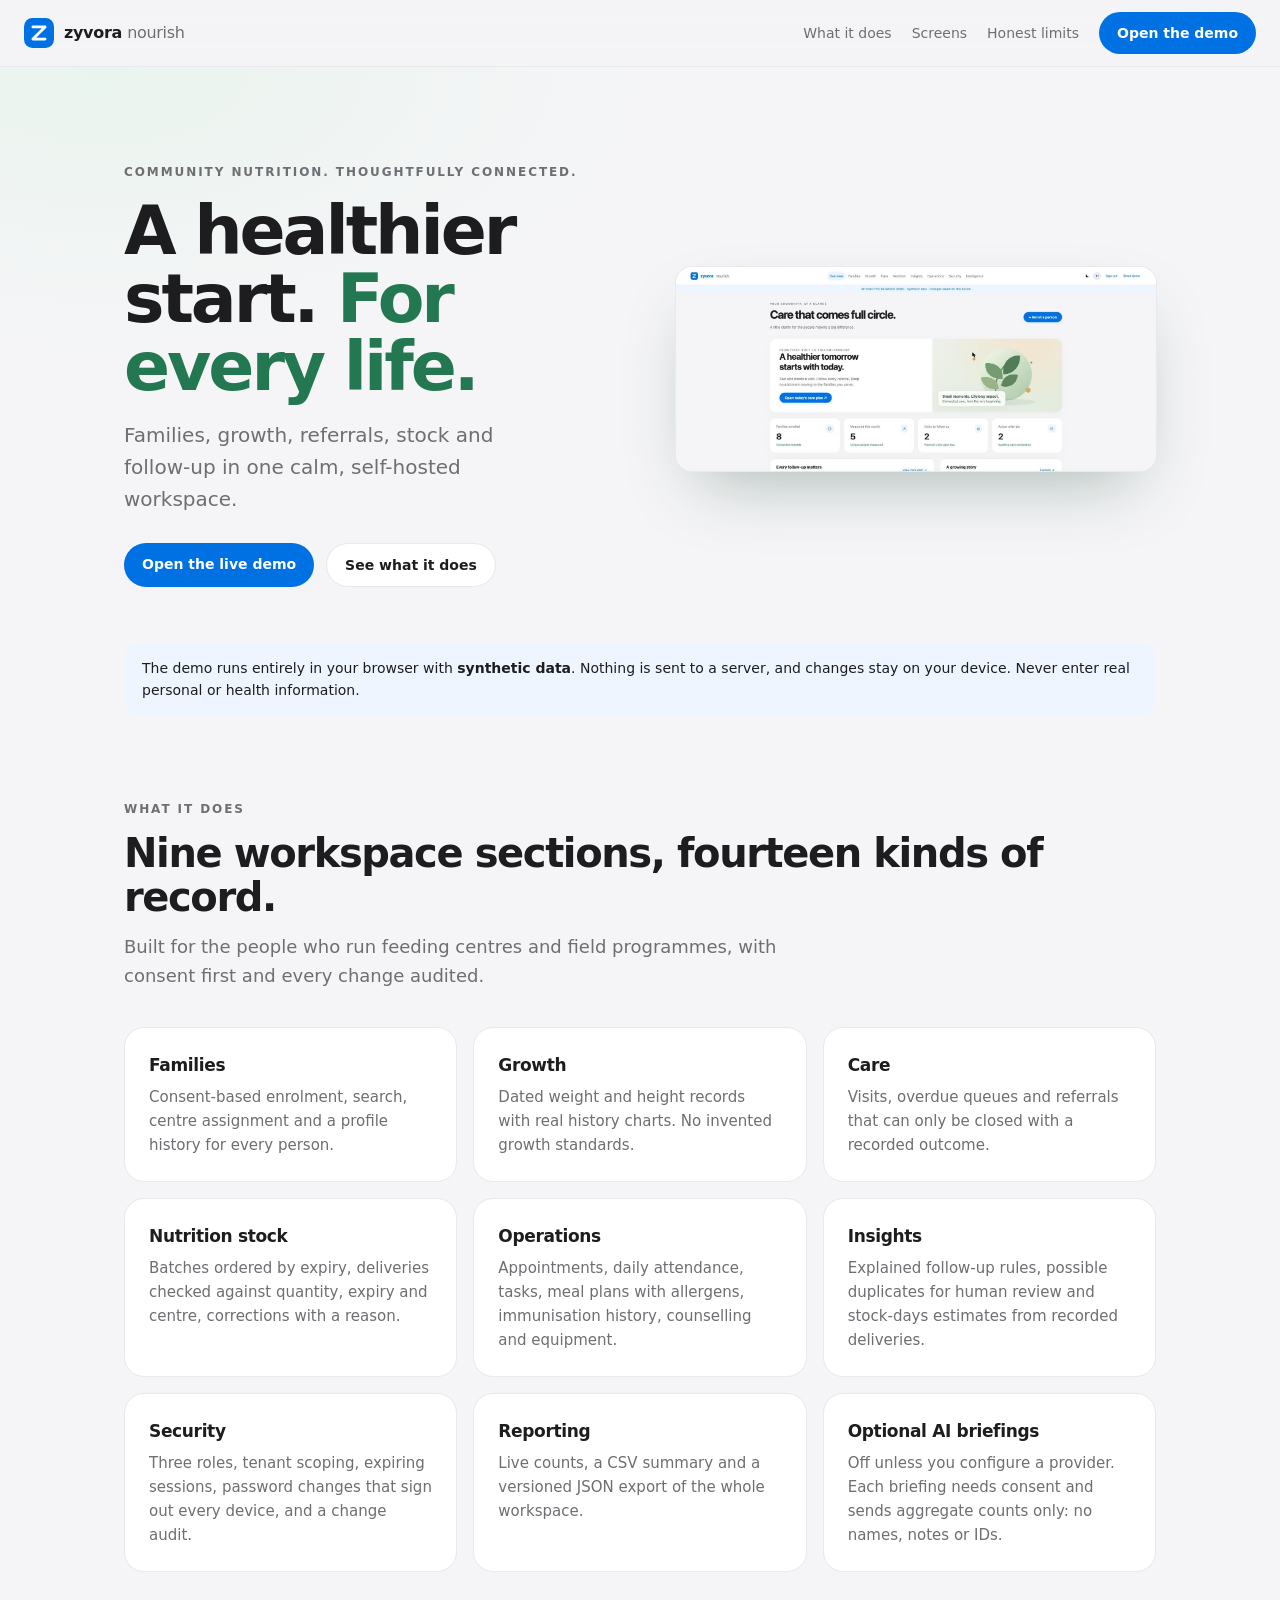
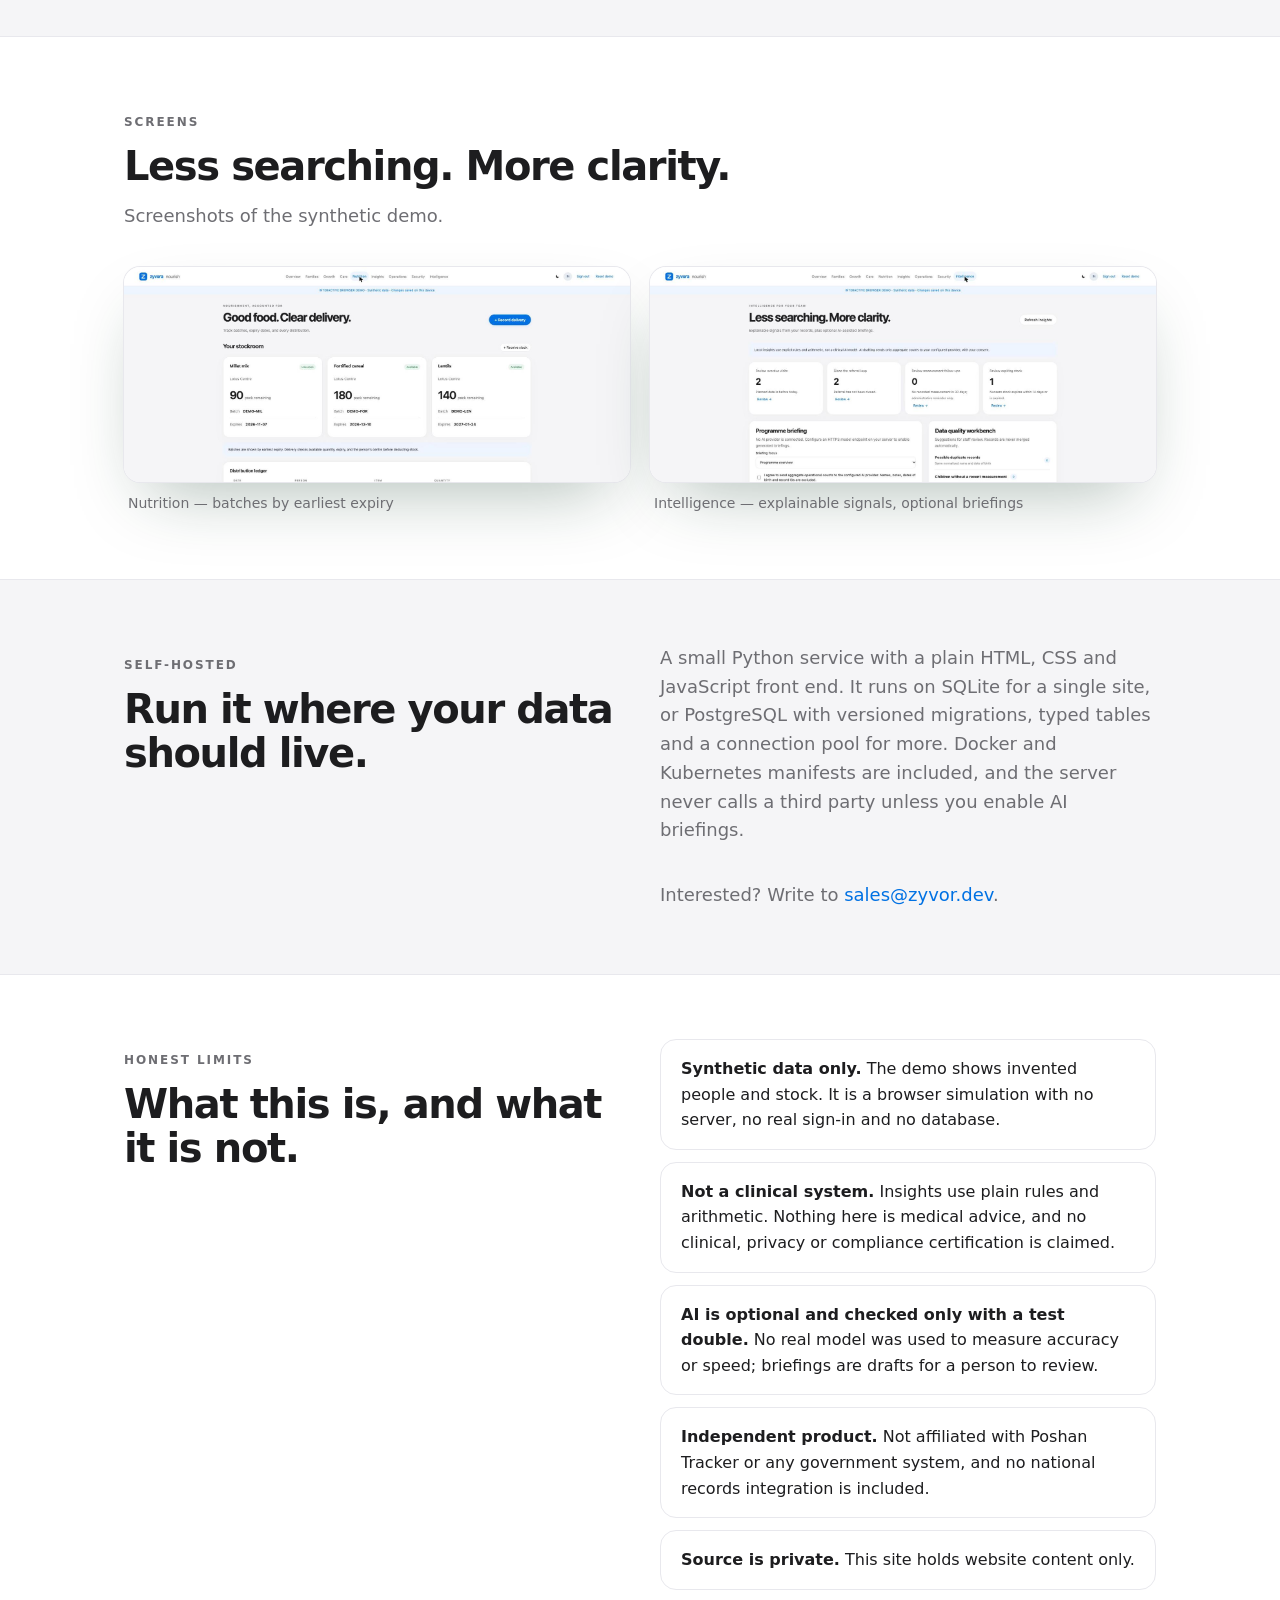
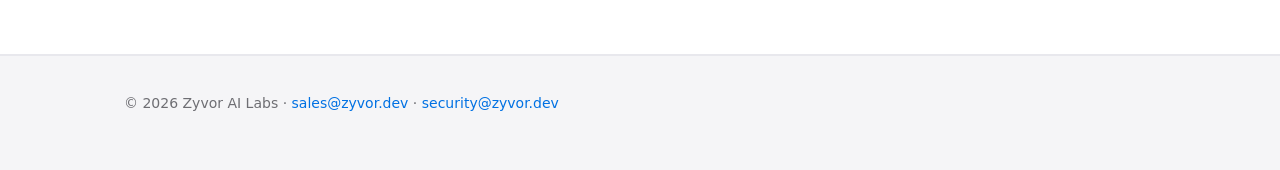
==== index.html @ 8619f704 "Zyvora Nourish public site: landing page, synthetic browser demo, README and social images Co-Author" ====
<!doctype html>
<html lang="en">
<head>
<meta charset="utf-8">
<meta name="viewport" content="width=device-width,initial-scale=1">
<title>Zyvora Nourish — community nutrition, thoughtfully connected</title>
<meta name="description" content="Zyvora Nourish by Zyvor AI Labs: families, growth, referrals, nutrition stock and follow-up in one self-hosted workspace. Synthetic demo data only.">
<link rel="canonical" href="https://zyvorai.github.io/zyvor-nourish-site/">
<meta property="og:title" content="Zyvora Nourish — a healthier start, for every life">
<meta property="og:description" content="Community nutrition and field operations, thoughtfully connected. Synthetic demo data only.">
<meta property="og:type" content="website">
<meta property="og:url" content="https://zyvorai.github.io/zyvor-nourish-site/">
<meta property="og:image" content="https://zyvorai.github.io/zyvor-nourish-site/assets/og.jpg">
<meta property="og:image:width" content="1200"><meta property="og:image:height" content="630">
<meta name="twitter:card" content="summary_large_image">
<meta name="twitter:image" content="https://zyvorai.github.io/zyvor-nourish-site/assets/og.jpg">
<meta name="theme-color" content="#0071e3">
<link rel="icon" href="assets/nourish.svg" type="image/svg+xml">
<link rel="stylesheet" href="site.css">
</head>
<body>
<header class="top">
  <a class="brand" href="./"><img src="assets/nourish.svg" width="30" height="30" alt=""><span>zyvora <em>nourish</em></span></a>
  <nav>
    <a href="#what">What it does</a>
    <a href="#screens">Screens</a>
    <a href="#honest">Honest limits</a>
    <a class="pill" href="demo/">Open the demo</a>
  </nav>
</header>

<main>
<div class="hero">
  <div class="wrap">
    <div>
      <p class="eyebrow">Community nutrition. Thoughtfully connected.</p>
      <h1>A healthier start. <span>For every life.</span></h1>
      <p class="lede">Families, growth, referrals, stock and follow-up in one calm, self-hosted workspace.</p>
      <div class="cta">
        <a class="pill" href="demo/">Open the live demo</a>
        <a class="ghost" href="#what">See what it does</a>
      </div>
    </div>
    <div class="frame"><img src="shots/overview.jpg" width="1568" height="667" alt="The Nourish overview: a care-plan banner and four counts of enrolled families, measurements, follow-ups and referrals."></div>
  </div>
</div>

<div class="tip" role="note">The demo runs entirely in your browser with <strong>synthetic data</strong>. Nothing is sent to a server, and changes stay on your device. Never enter real personal or health information.</div>

<section id="what">
  <div class="wrap">
    <p class="eyebrow">What it does</p>
    <h2>Nine workspace sections, fourteen kinds of record.</h2>
    <p class="sub">Built for the people who run feeding centres and field programmes, with consent first and every change audited.</p>
    <div class="grid">
      <div class="card"><h3>Families</h3><p>Consent-based enrolment, search, centre assignment and a profile history for every person.</p></div>
      <div class="card"><h3>Growth</h3><p>Dated weight and height records with real history charts. No invented growth standards.</p></div>
      <div class="card"><h3>Care</h3><p>Visits, overdue queues and referrals that can only be closed with a recorded outcome.</p></div>
      <div class="card"><h3>Nutrition stock</h3><p>Batches ordered by expiry, deliveries checked against quantity, expiry and centre, corrections with a reason.</p></div>
      <div class="card"><h3>Operations</h3><p>Appointments, daily attendance, tasks, meal plans with allergens, immunisation history, counselling and equipment.</p></div>
      <div class="card"><h3>Insights</h3><p>Explained follow-up rules, possible duplicates for human review and stock-days estimates from recorded deliveries.</p></div>
      <div class="card"><h3>Security</h3><p>Three roles, tenant scoping, expiring sessions, password changes that sign out every device, and a change audit.</p></div>
      <div class="card"><h3>Reporting</h3><p>Live counts, a CSV summary and a versioned JSON export of the whole workspace.</p></div>
      <div class="card"><h3>Optional AI briefings</h3><p>Off unless you configure a provider. Each briefing needs consent and sends aggregate counts only: no names, notes or IDs.</p></div>
    </div>
  </div>
</section>

<section id="screens" class="band">
  <div class="wrap">
    <p class="eyebrow">Screens</p>
    <h2>Less searching. More clarity.</h2>
    <p class="sub">Screenshots of the synthetic demo.</p>
    <div class="shots">
      <figure><div class="frame"><img src="shots/nutrition.jpg" width="1568" height="667" loading="lazy" alt="The Nutrition screen: three stock cards for millet mix, fortified cereal and lentils with quantities, batch codes and expiry dates."></div><figcaption>Nutrition — batches by earliest expiry</figcaption></figure>
      <figure><div class="frame"><img src="shots/intelligence.jpg" width="1568" height="667" loading="lazy" alt="The Intelligence screen: four follow-up signal cards and a programme briefing panel."></div><figcaption>Intelligence — explainable signals, optional briefings</figcaption></figure>
    </div>
  </div>
</section>

<section>
  <div class="wrap two">
    <div>
      <p class="eyebrow">Self-hosted</p>
      <h2>Run it where your data should live.</h2>
    </div>
    <div>
      <p class="sub" style="margin-top:0">A small Python service with a plain HTML, CSS and JavaScript front end. It runs on SQLite for a single site, or PostgreSQL with versioned migrations, typed tables and a connection pool for more. Docker and Kubernetes manifests are included, and the server never calls a third party unless you enable AI briefings.</p>
      <p class="sub" style="margin:0">Interested? Write to <a href="mailto:sales@zyvor.dev">sales@zyvor.dev</a>.</p>
    </div>
  </div>
</section>

<section id="honest" class="honest band">
  <div class="wrap two">
    <div>
      <p class="eyebrow">Honest limits</p>
      <h2>What this is, and what it is not.</h2>
    </div>
    <ul>
      <li><strong>Synthetic data only.</strong> The demo shows invented people and stock. It is a browser simulation with no server, no real sign-in and no database.</li>
      <li><strong>Not a clinical system.</strong> Insights use plain rules and arithmetic. Nothing here is medical advice, and no clinical, privacy or compliance certification is claimed.</li>
      <li><strong>AI is optional and checked only with a test double.</strong> No real model was used to measure accuracy or speed; briefings are drafts for a person to review.</li>
      <li><strong>Independent product.</strong> Not affiliated with Poshan Tracker or any government system, and no national records integration is included.</li>
      <li><strong>Source is private.</strong> This site holds website content only.</li>
    </ul>
  </div>
</section>
</main>

<footer>
  <div class="wrap">© 2026 Zyvor AI Labs · <a href="mailto:sales@zyvor.dev">sales@zyvor.dev</a> · <a href="mailto:security@zyvor.dev">security@zyvor.dev</a></div>
</footer>
</body>
</html>
---- site.css ----
:root{--bg:#f5f5f7;--card:#fff;--ink:#1d1d1f;--muted:#6e6e73;--line:#e8e8ed;--blue:#0071e3;--green:#237851;--soft:#eef5ff;--leaf:#eaf4ee;color-scheme:light}
@media(prefers-color-scheme:dark){:root{--bg:#0c120f;--card:#151c18;--ink:#f5f5f7;--muted:#a1a1a6;--line:#27302b;--blue:#4da3ff;--green:#7dd3aa;--soft:#12243a;--leaf:#14241b;color-scheme:dark}}
*{box-sizing:border-box}html{scroll-behavior:smooth}
body{margin:0;background:var(--bg);color:var(--ink);font:16px/1.6 -apple-system,BlinkMacSystemFont,"SF Pro Text","Segoe UI",system-ui,sans-serif;-webkit-font-smoothing:antialiased}
a{color:var(--blue);text-decoration:none}a:hover{text-decoration:underline}
img{max-width:100%;display:block}
.top{position:sticky;top:0;z-index:5;display:flex;align-items:center;justify-content:space-between;gap:16px;padding:12px 24px;background:color-mix(in srgb,var(--bg) 82%,transparent);backdrop-filter:saturate(1.8) blur(14px);border-bottom:1px solid var(--line)}
.brand{display:flex;align-items:center;gap:10px;color:var(--ink);font-weight:650;letter-spacing:-.02em}.brand:hover{text-decoration:none}.brand em{font-style:normal;font-weight:400;color:var(--muted)}
nav{display:flex;align-items:center;gap:20px;font-size:14px}nav a:not(.pill){color:var(--muted)}
.pill{background:var(--blue);color:#fff;padding:10px 18px;border-radius:99px;font-weight:600;font-size:14px;display:inline-block}.pill:hover{text-decoration:none;filter:brightness(1.08)}
.ghost{padding:10px 18px;border-radius:99px;border:1px solid var(--line);color:var(--ink);font-weight:600;font-size:14px;display:inline-block;background:var(--card)}
.wrap{max-width:1080px;margin:0 auto;padding:0 24px}
.hero{position:relative;overflow:hidden;padding:84px 0 56px;background:radial-gradient(60% 70% at 8% 0%,var(--leaf),transparent 70%)}
.hero .wrap{display:grid;grid-template-columns:1.05fr 1fr;gap:48px;align-items:center}
.eyebrow{font-size:12px;font-weight:700;letter-spacing:.16em;text-transform:uppercase;color:var(--muted)}
h1{font-size:clamp(40px,6vw,68px);line-height:1;letter-spacing:-.045em;margin:14px 0 18px}h1 span{color:var(--green)}
.lede{font-size:20px;color:var(--muted);max-width:30ch;margin:0 0 28px}
.cta{display:flex;gap:12px;flex-wrap:wrap}
.frame{border-radius:16px;overflow:hidden;background:var(--card);box-shadow:0 0 0 1px var(--line),0 30px 70px -24px rgba(20,60,40,.35)}
.frame img{width:100%;height:auto}
.tip{max-width:1032px;margin:0 auto 8px;padding:14px 18px;border-radius:14px;background:var(--soft);font-size:14px;color:var(--ink)}
section{padding:64px 0}
h2{font-size:clamp(28px,4vw,40px);letter-spacing:-.035em;line-height:1.1;margin:10px 0 14px}
.sub{color:var(--muted);max-width:60ch;font-size:18px;margin:0 0 36px}
.grid{display:grid;grid-template-columns:repeat(3,1fr);gap:16px}
.card{background:var(--card);border:1px solid var(--line);border-radius:20px;padding:24px}.card h3{margin:0 0 6px;font-size:17px;letter-spacing:-.02em}.card p{margin:0;color:var(--muted);font-size:15px}
.shots{display:grid;grid-template-columns:1fr 1fr;gap:20px}.shots figcaption{font-size:14px;color:var(--muted);padding:10px 4px 0}.shots figure{margin:0}
.band{background:var(--card);border-block:1px solid var(--line)}
.two{display:grid;grid-template-columns:1fr 1fr;gap:40px;align-items:start}
.honest ul{margin:0;padding:0;list-style:none;display:grid;gap:12px}.honest li{background:var(--card);border:1px solid var(--line);border-radius:16px;padding:16px 20px}.honest li strong{color:var(--ink)}
footer{padding:36px 0 56px;color:var(--muted);font-size:14px;border-top:1px solid var(--line)}
@media(max-width:860px){.hero .wrap,.two,.shots{grid-template-columns:1fr}.grid{grid-template-columns:1fr 1fr}.hero{padding-top:48px}nav a:not(.pill){display:none}}
@media(max-width:560px){.grid{grid-template-columns:1fr}}
@media(prefers-reduced-motion:reduce){html{scroll-behavior:auto}}
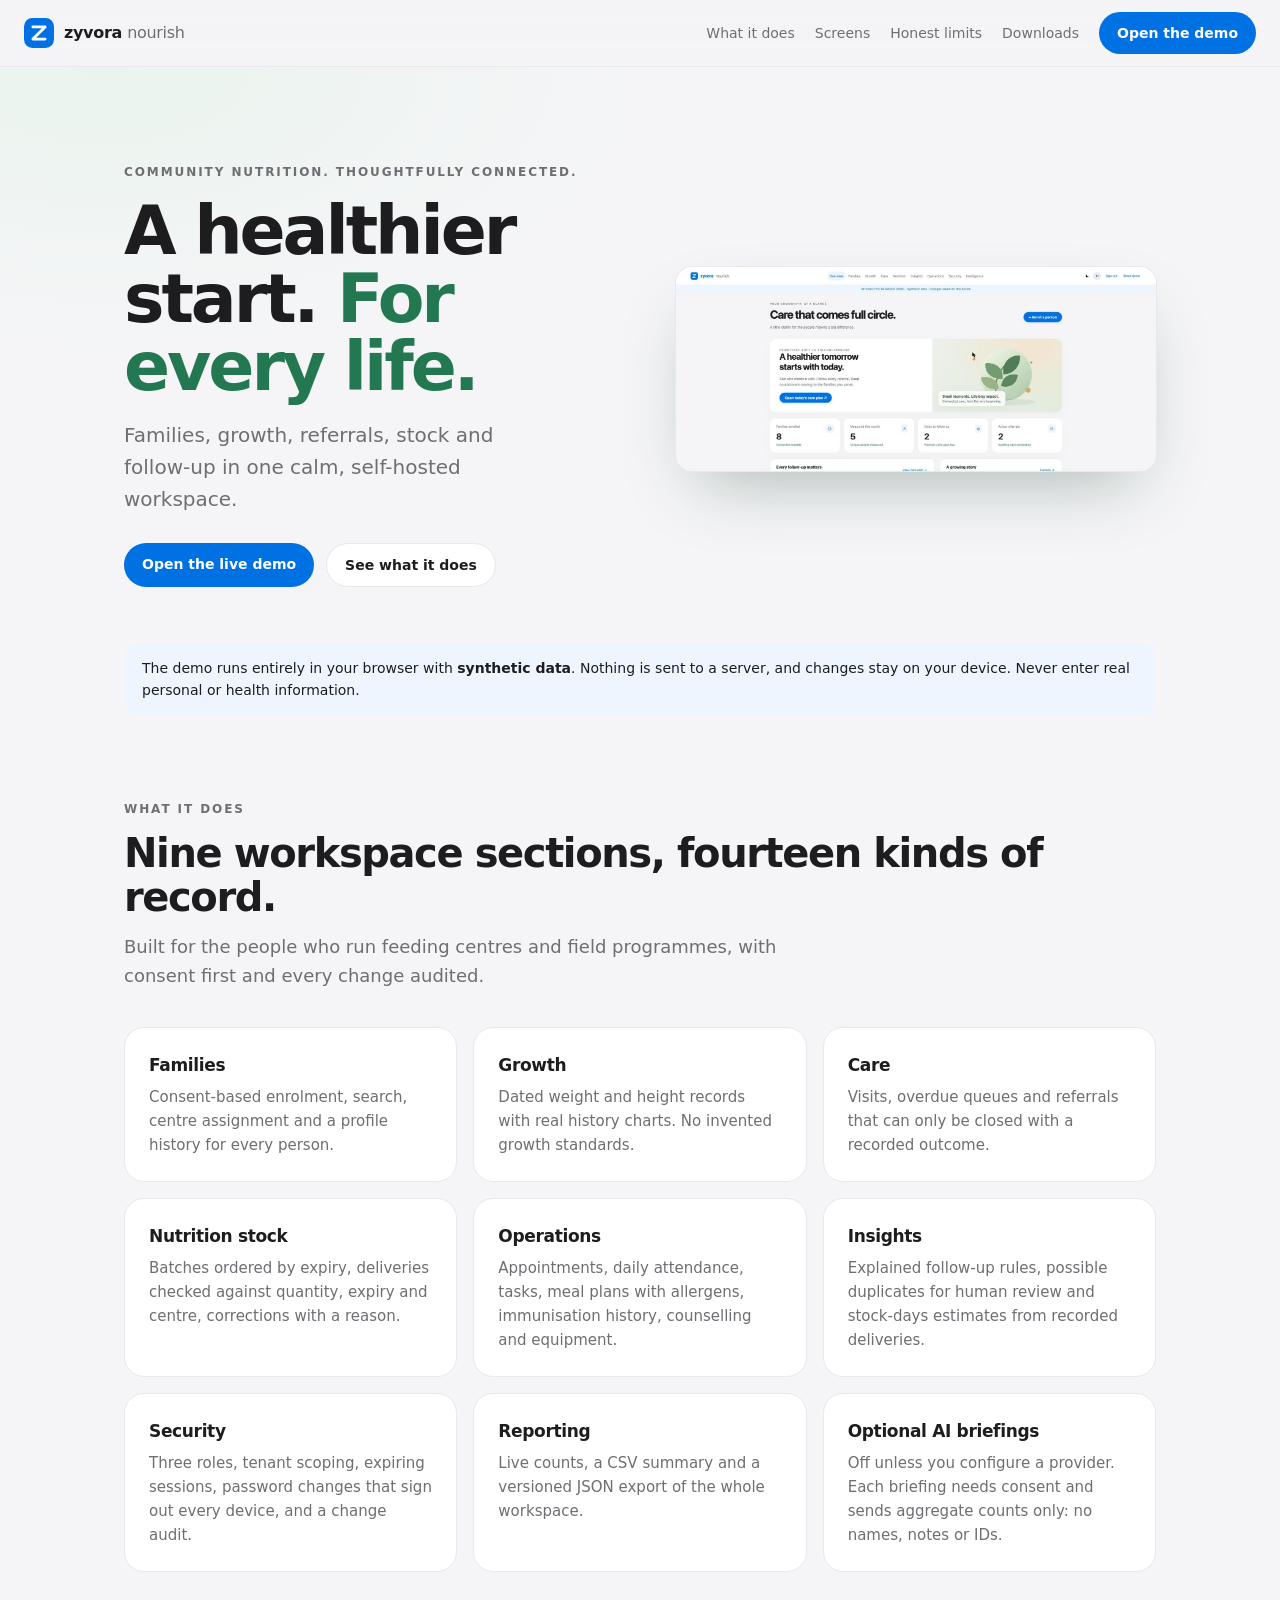
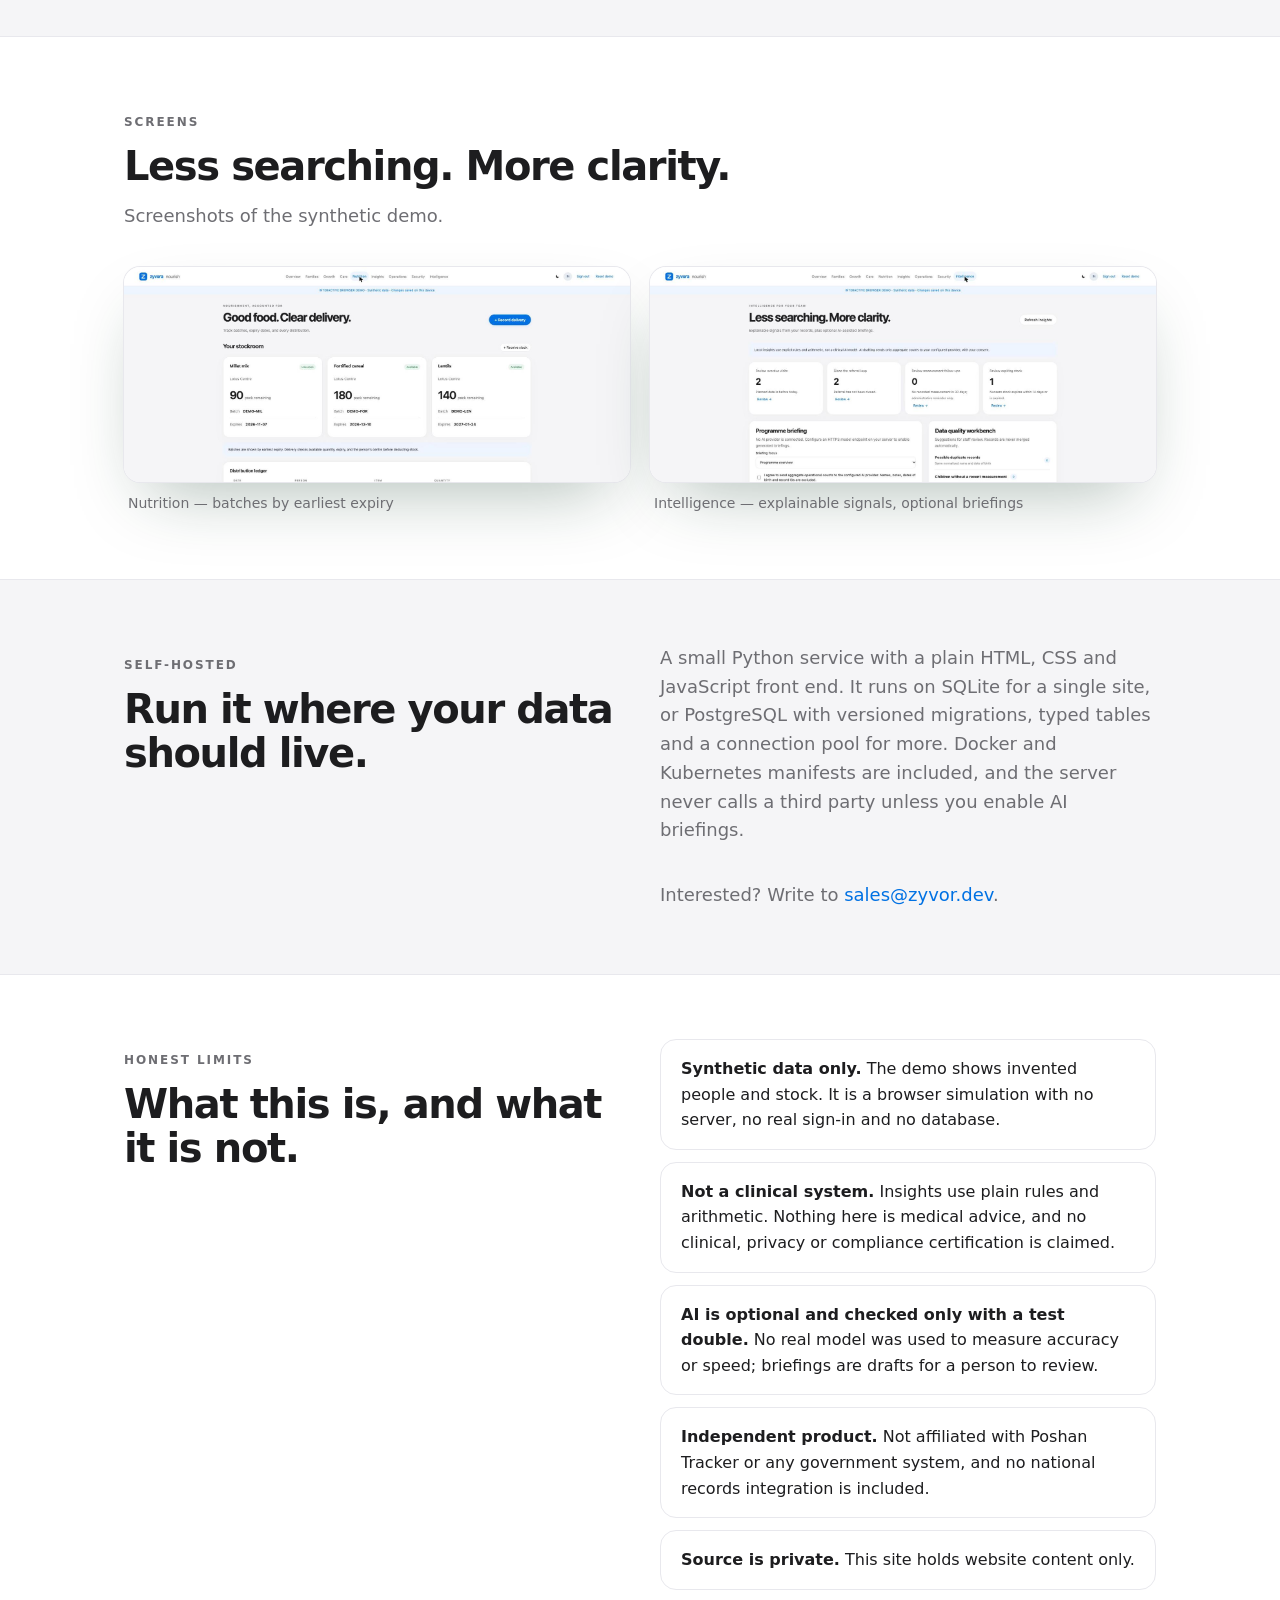
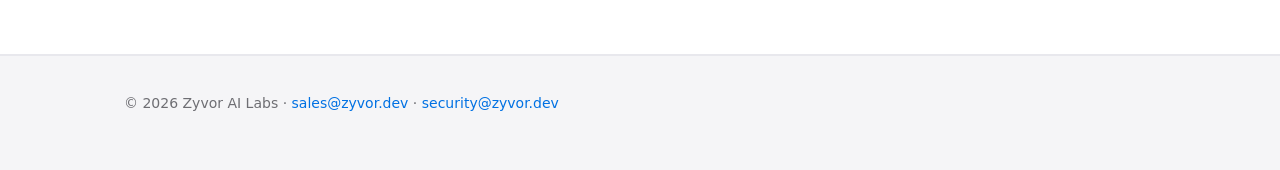
==== commit ca407dce: "Add downloads page: notarized macOS app and Android APK (0.6.0) Co-Authored-By: Claude Sonnet 5.5 <n" ====
--- a/index.html
+++ b/index.html
@@ -25,6 +25,7 @@
     <a href="#what">What it does</a>
     <a href="#screens">Screens</a>
     <a href="#honest">Honest limits</a>
+    <a href="downloads/">Downloads</a>
     <a class="pill" href="demo/">Open the demo</a>
   </nav>
 </header>
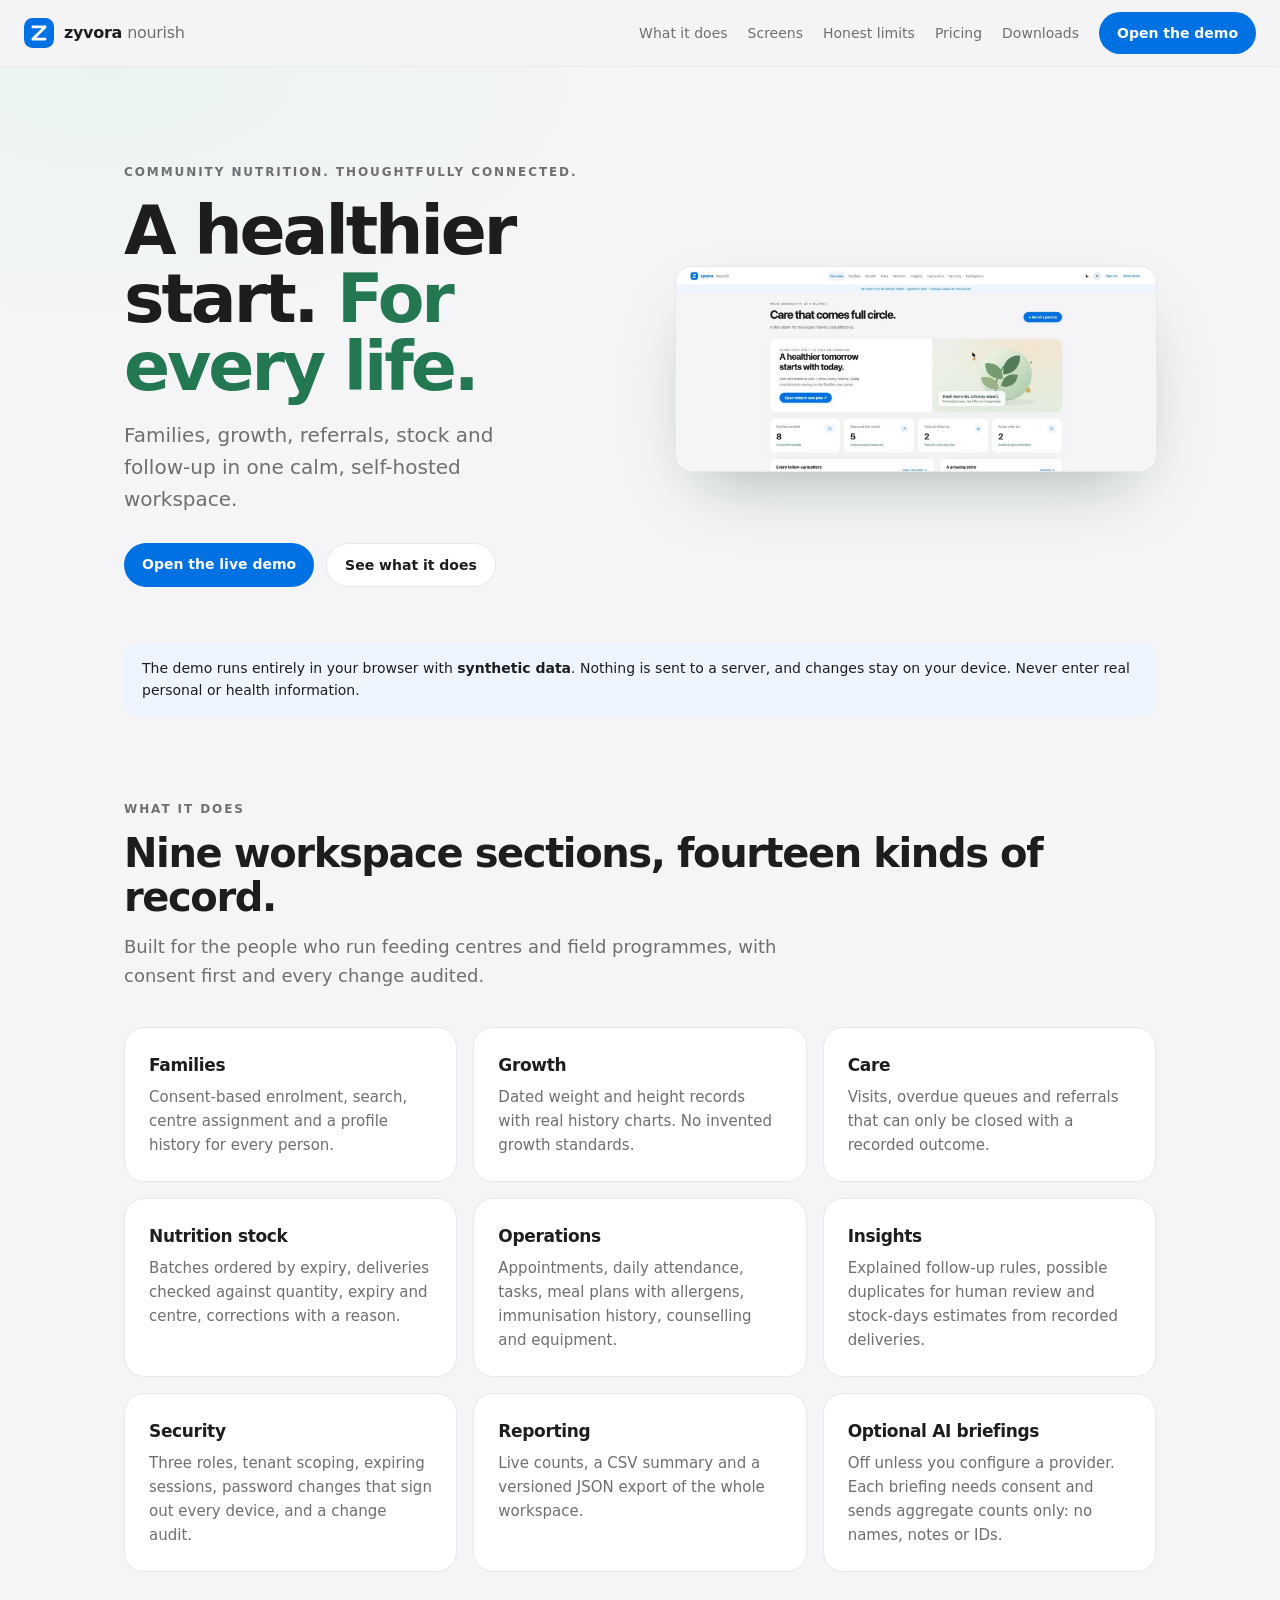
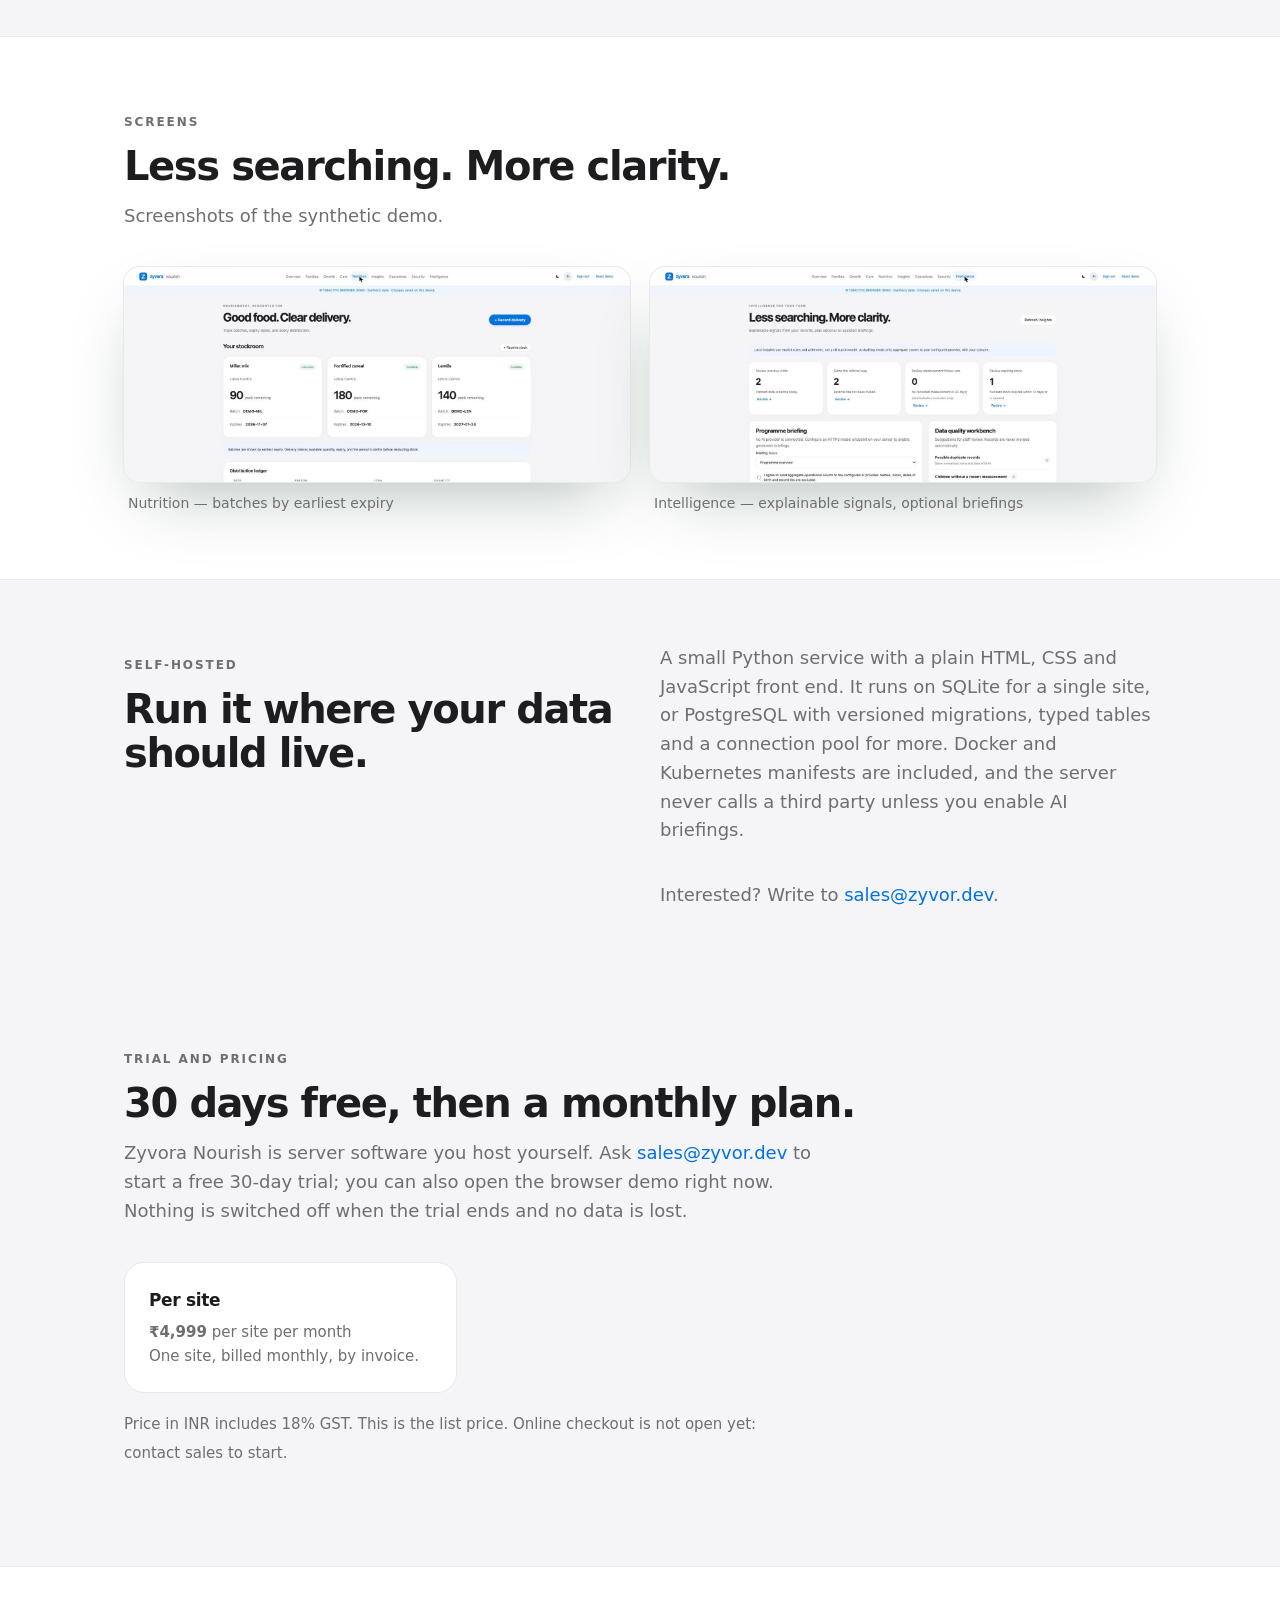
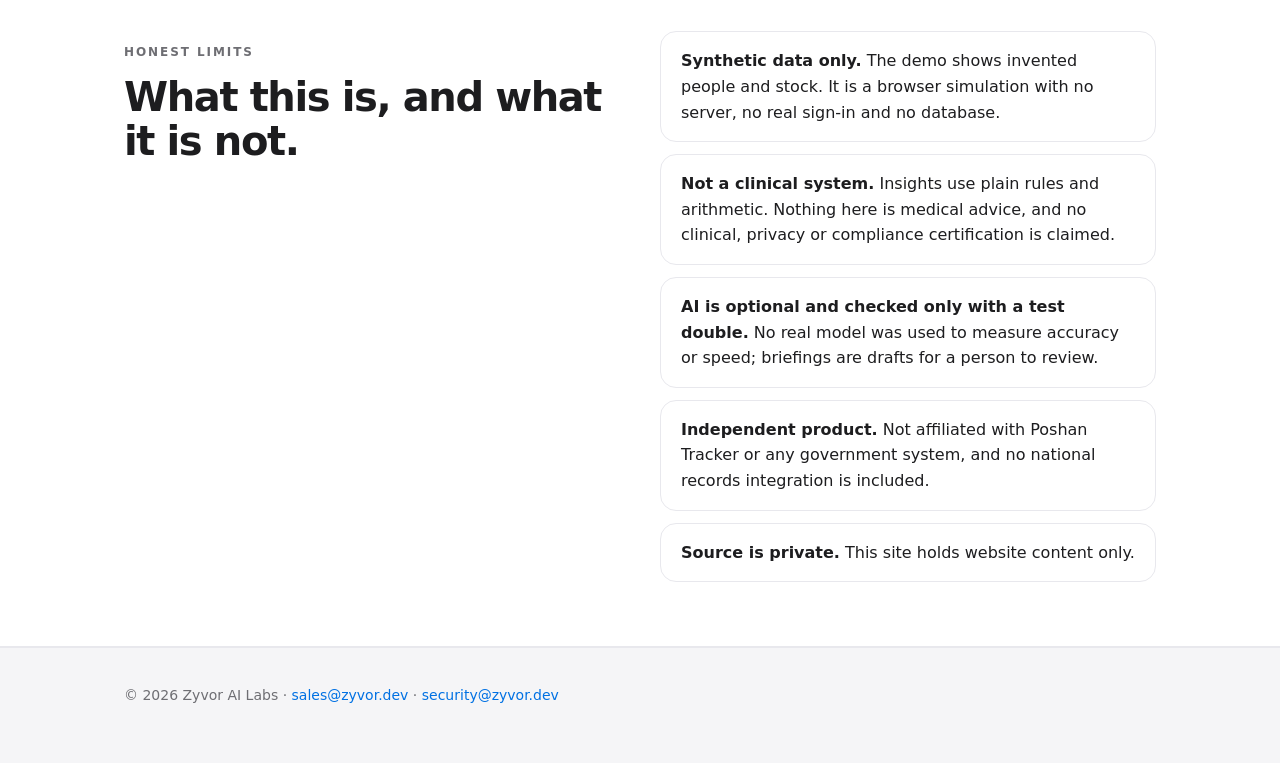
==== commit c3cf146c: "Add trial and pricing section (INR 4,999 per site per month incl. GST) Co-Authored-By: Claude Sonnet" ====
--- a/index.html
+++ b/index.html
@@ -25,6 +25,7 @@
     <a href="#what">What it does</a>
     <a href="#screens">Screens</a>
     <a href="#honest">Honest limits</a>
+    <a href="#pricing">Pricing</a>
     <a href="downloads/">Downloads</a>
     <a class="pill" href="demo/">Open the demo</a>
   </nav>
@@ -92,6 +93,18 @@
   </div>
 </section>
 
+<section id="pricing">
+  <div class="wrap">
+    <p class="eyebrow">Trial and pricing</p>
+    <h2>30 days free, then a monthly plan.</h2>
+    <p class="sub">Zyvora Nourish is server software you host yourself. Ask <a href="mailto:sales@zyvor.dev?subject=Zyvora%20Nourish%20trial">sales@zyvor.dev</a> to start a free 30-day trial; you can also open the browser demo right now. Nothing is switched off when the trial ends and no data is lost.</p>
+    <div class="grid">
+      <div class="card"><h3>Per site</h3><p><strong>&#8377;4,999</strong> per site per month</p><p>One site, billed monthly, by invoice.</p></div>
+    </div>
+    <p class="sub" style="margin-top:16px"><small>Price in INR includes 18% GST. This is the list price. Online checkout is not open yet: contact sales to start.</small></p>
+  </div>
+</section>
+
 <section id="honest" class="honest band">
   <div class="wrap two">
     <div>
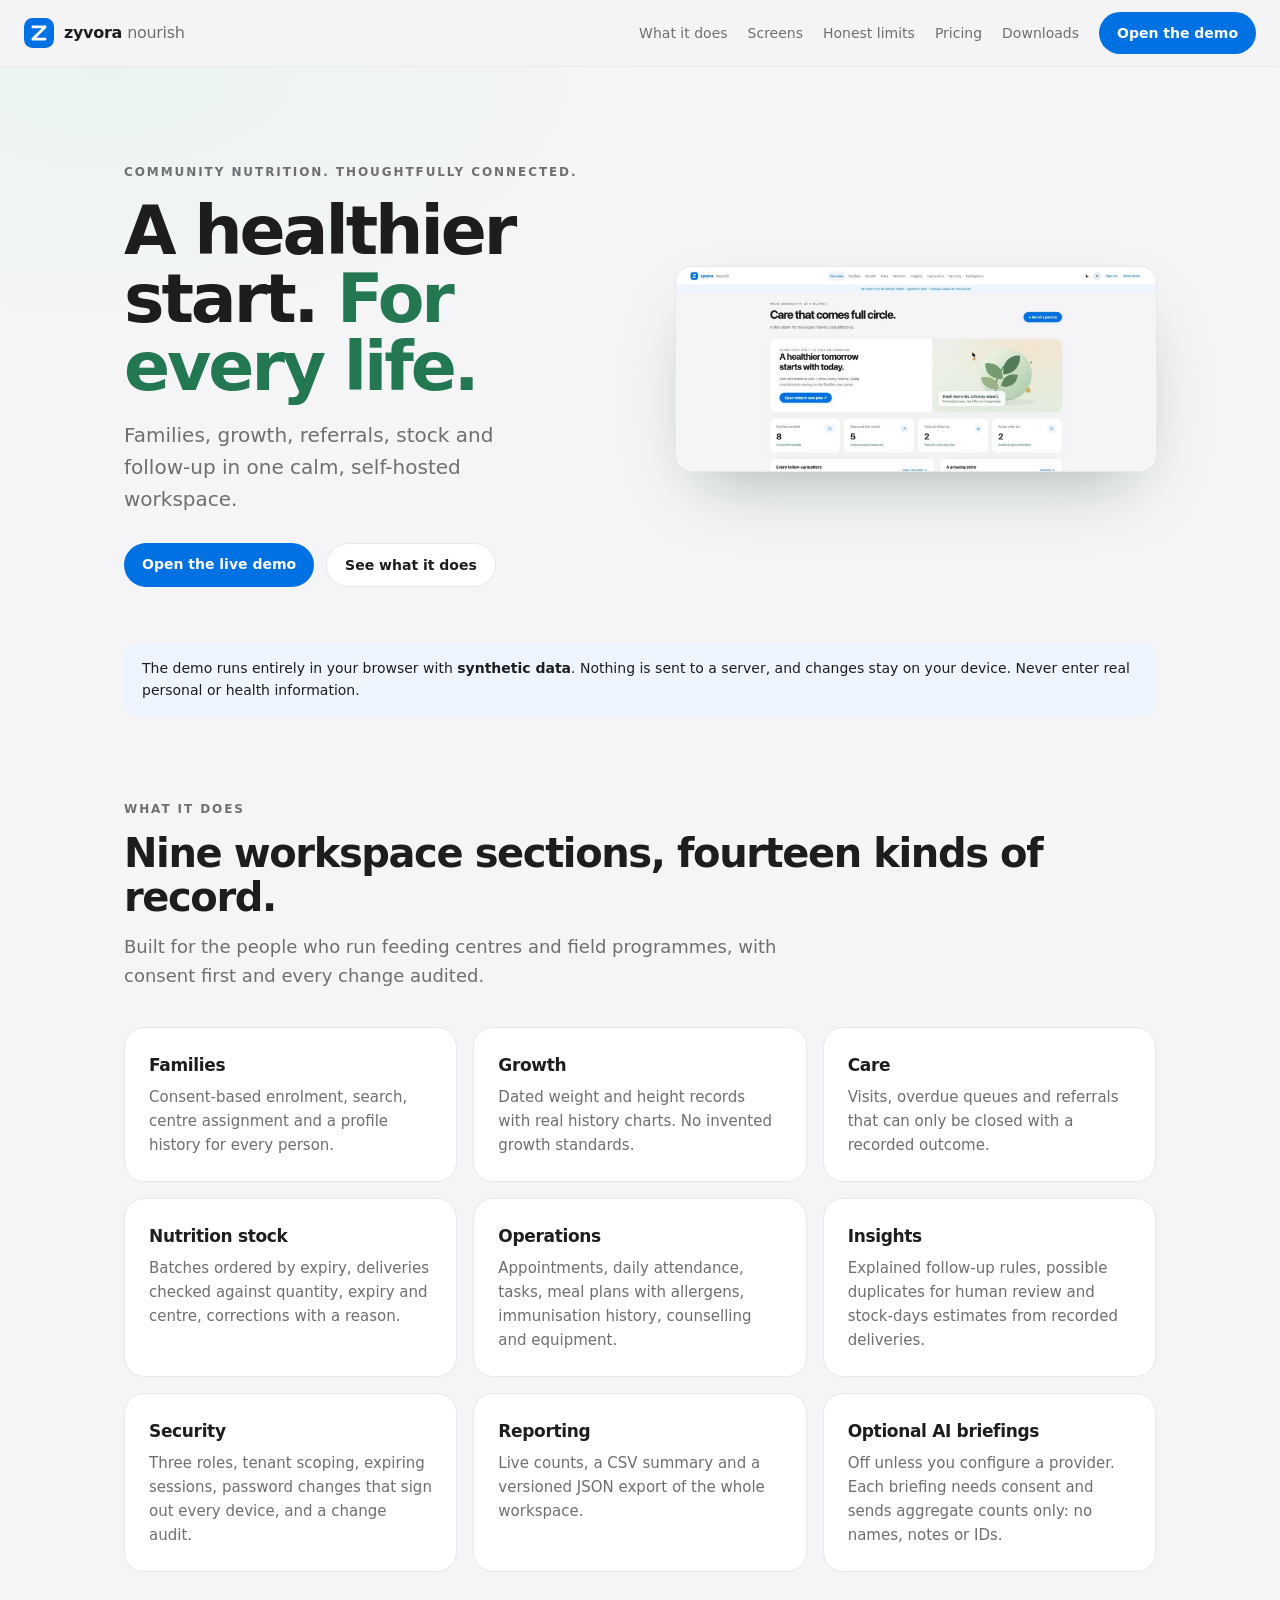
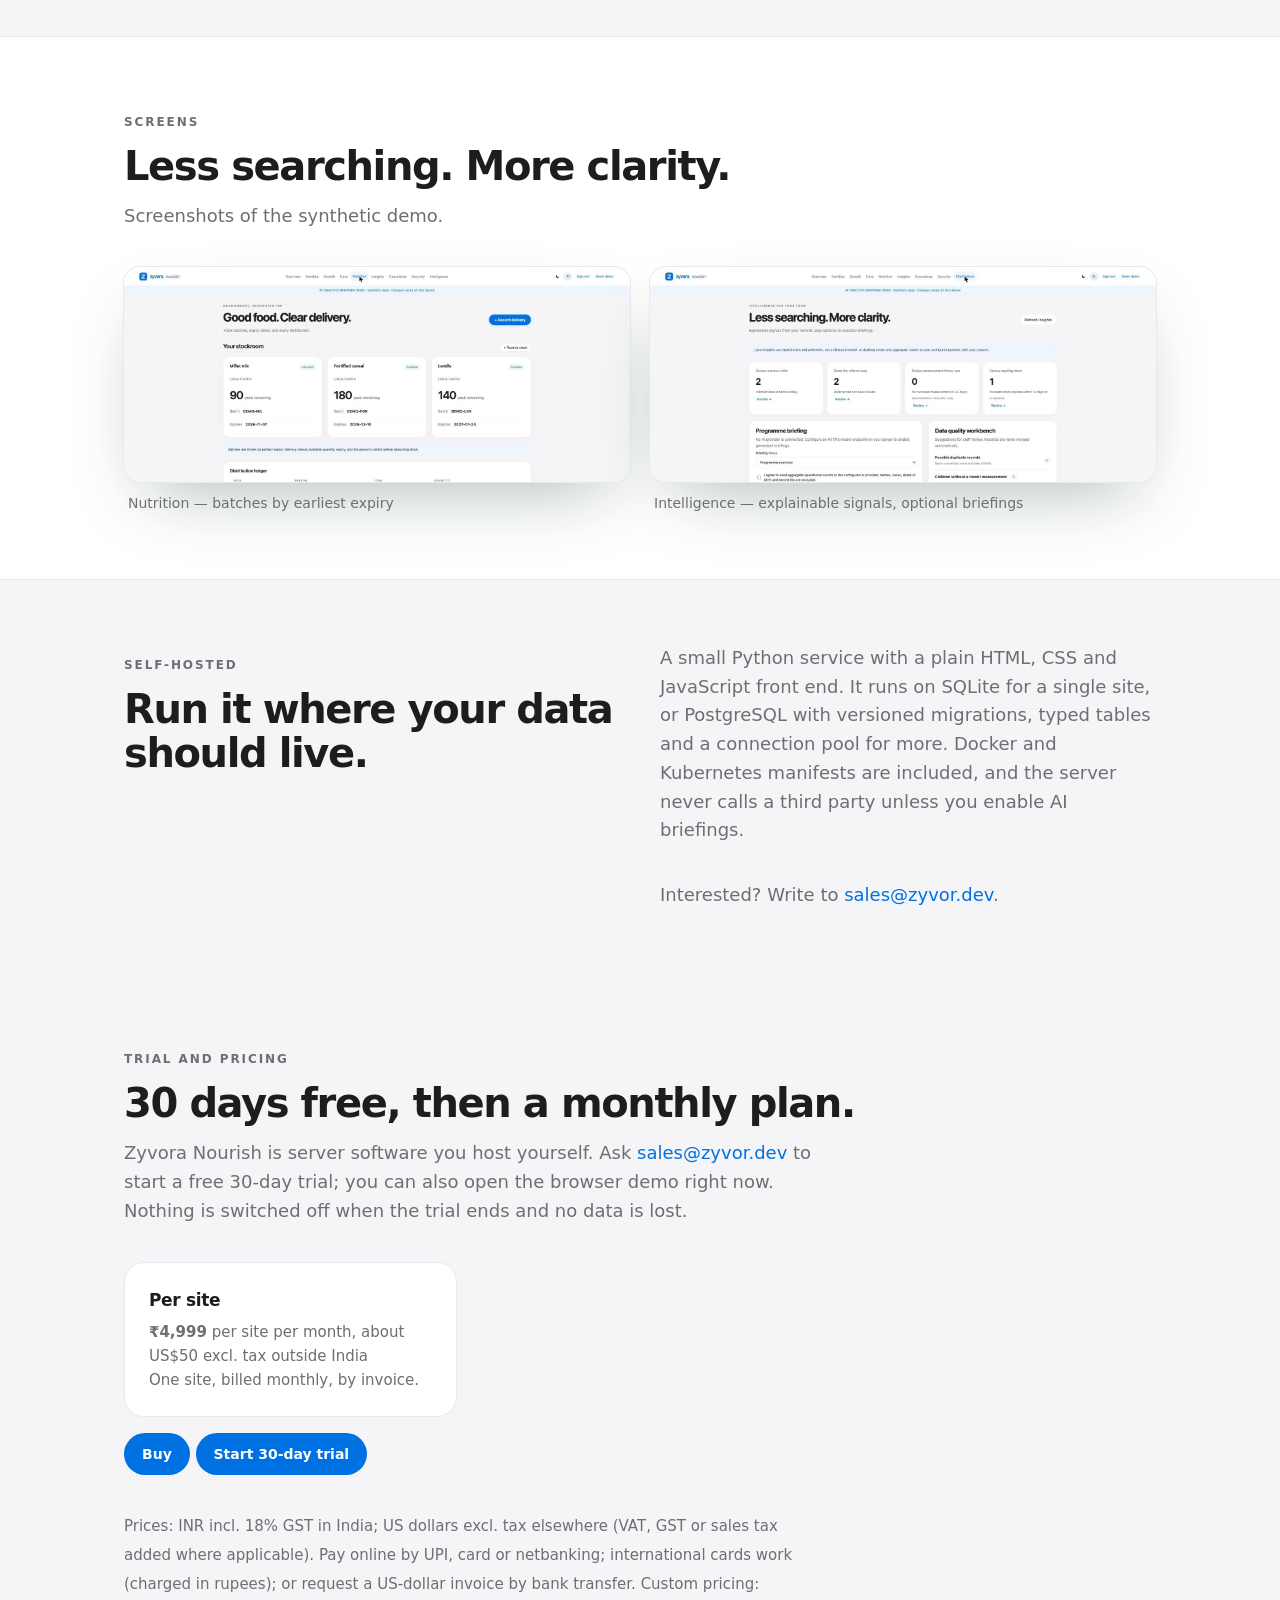
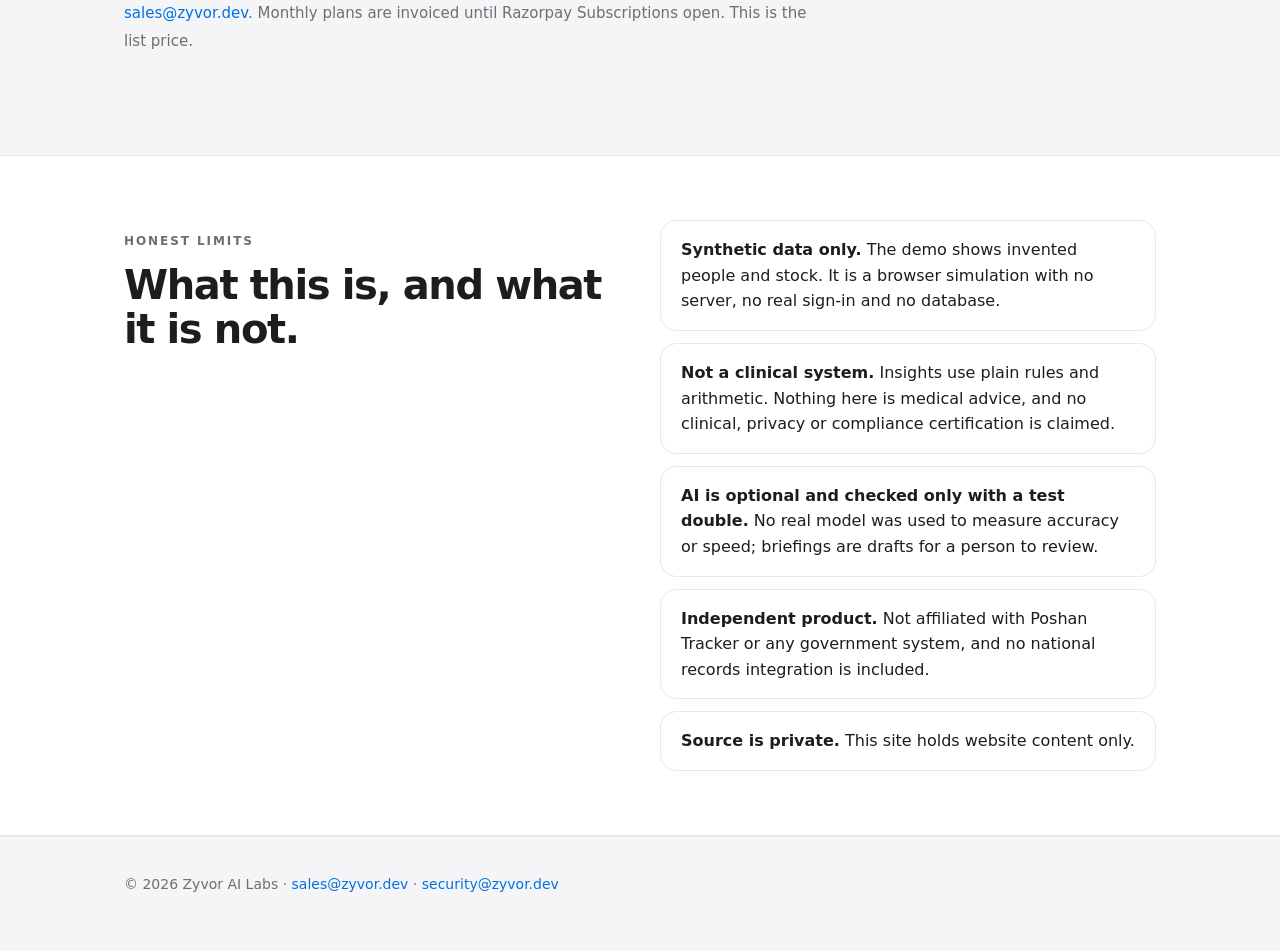
==== commit 945947dc: "Worldwide prices: INR incl. GST in India, US dollars excl. tax elsewhere Co-Authored-By: Claude Sonn" ====
--- a/index.html
+++ b/index.html
@@ -99,9 +99,10 @@
     <h2>30 days free, then a monthly plan.</h2>
     <p class="sub">Zyvora Nourish is server software you host yourself. Ask <a href="mailto:sales@zyvor.dev?subject=Zyvora%20Nourish%20trial">sales@zyvor.dev</a> to start a free 30-day trial; you can also open the browser demo right now. Nothing is switched off when the trial ends and no data is lost.</p>
     <div class="grid">
-      <div class="card"><h3>Per site</h3><p><strong>&#8377;4,999</strong> per site per month</p><p>One site, billed monthly, by invoice.</p></div>
+      <div class="card"><h3>Per site</h3><p><strong>&#8377;4,999</strong> per site per month, about US$50 excl. tax outside India</p><p>One site, billed monthly, by invoice.</p></div>
     </div>
-    <p class="sub" style="margin-top:16px"><small>Price in INR includes 18% GST. This is the list price. Online checkout is not open yet: contact sales to start.</small></p>
+    <p class="sub" style="margin-top:16px"><a class="pill" href="https://zyvor.dev/buy">Buy</a> <a class="pill" href="mailto:sales@zyvor.dev?subject=Zyvora%20Nourish%20trial">Start 30-day trial</a></p>
+    <p class="sub" style="margin-top:16px"><small>Prices: INR incl. 18% GST in India; US dollars excl. tax elsewhere (VAT, GST or sales tax added where applicable). Pay online by UPI, card or netbanking; international cards work (charged in rupees); or request a US-dollar invoice by bank transfer. Custom pricing: <a href="mailto:sales@zyvor.dev">sales@zyvor.dev</a>. Monthly plans are invoiced until Razorpay Subscriptions open. This is the list price.</small></p>
   </div>
 </section>
 
